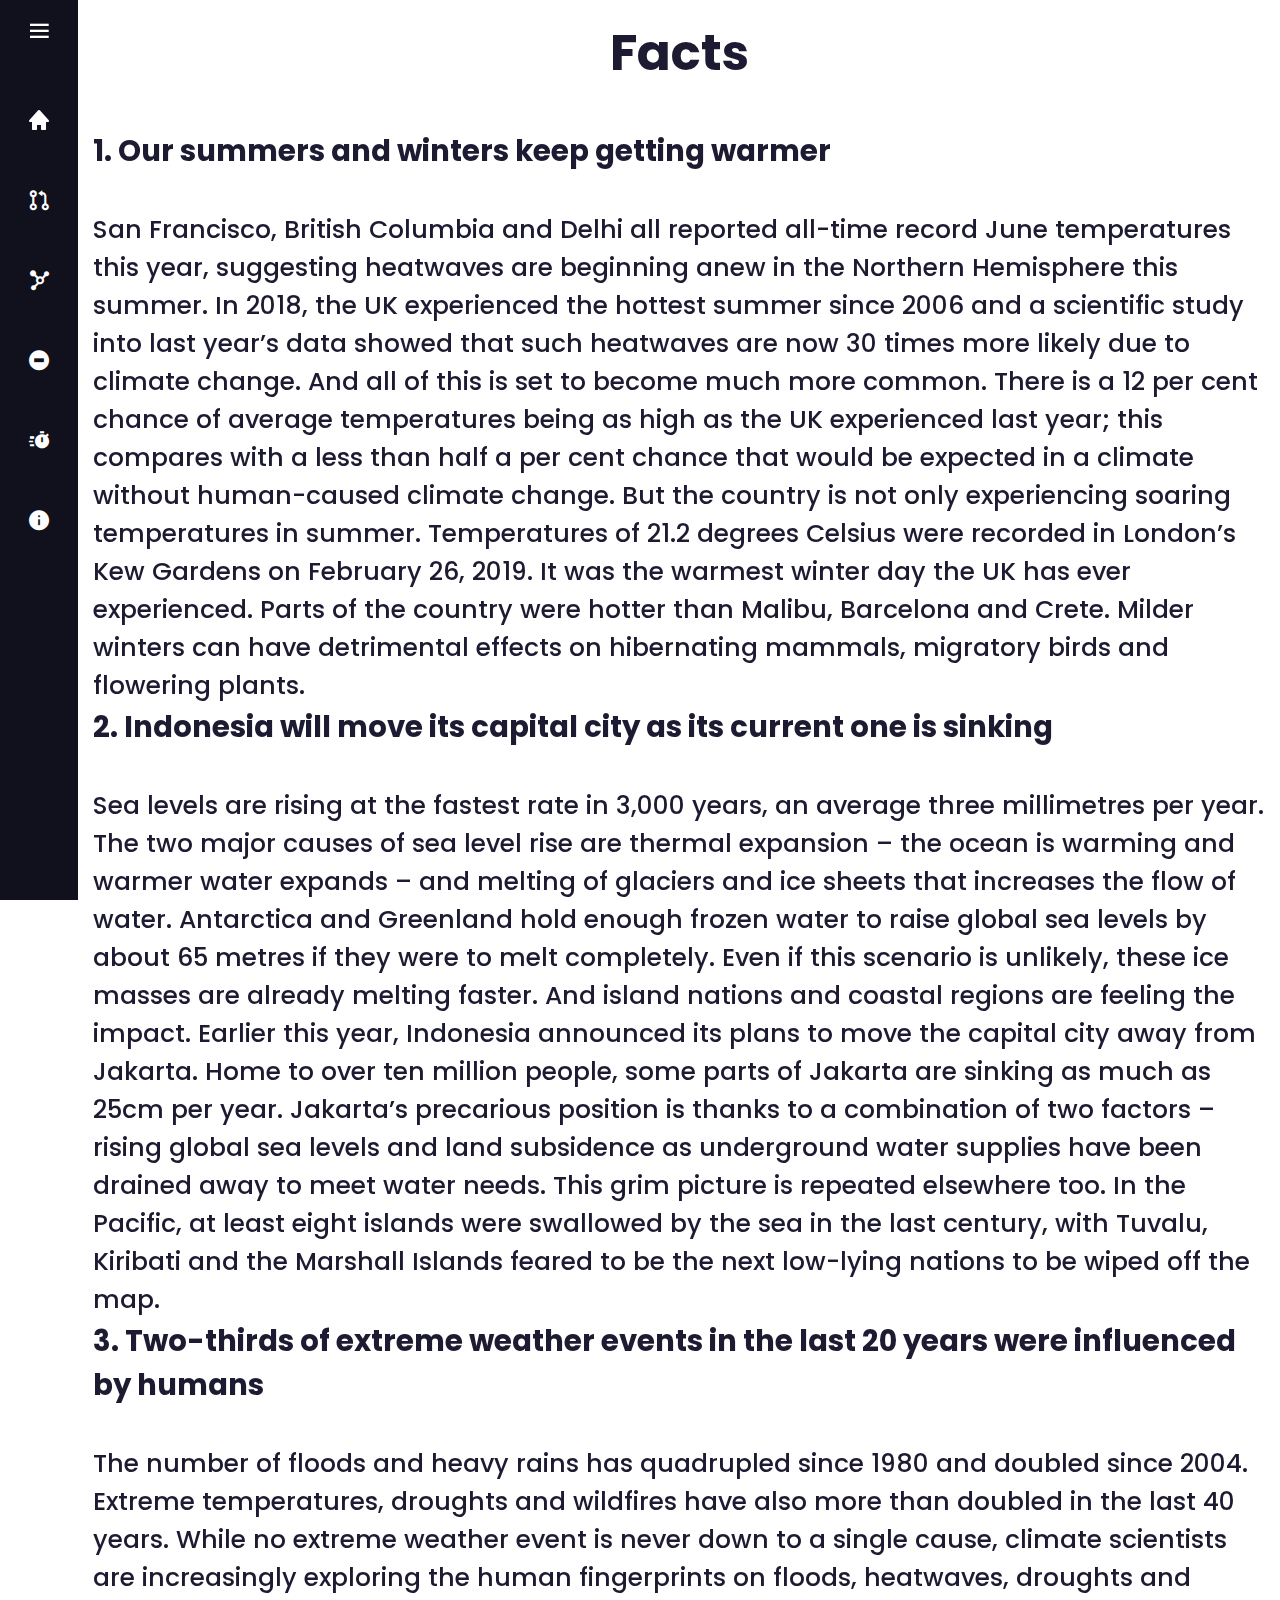
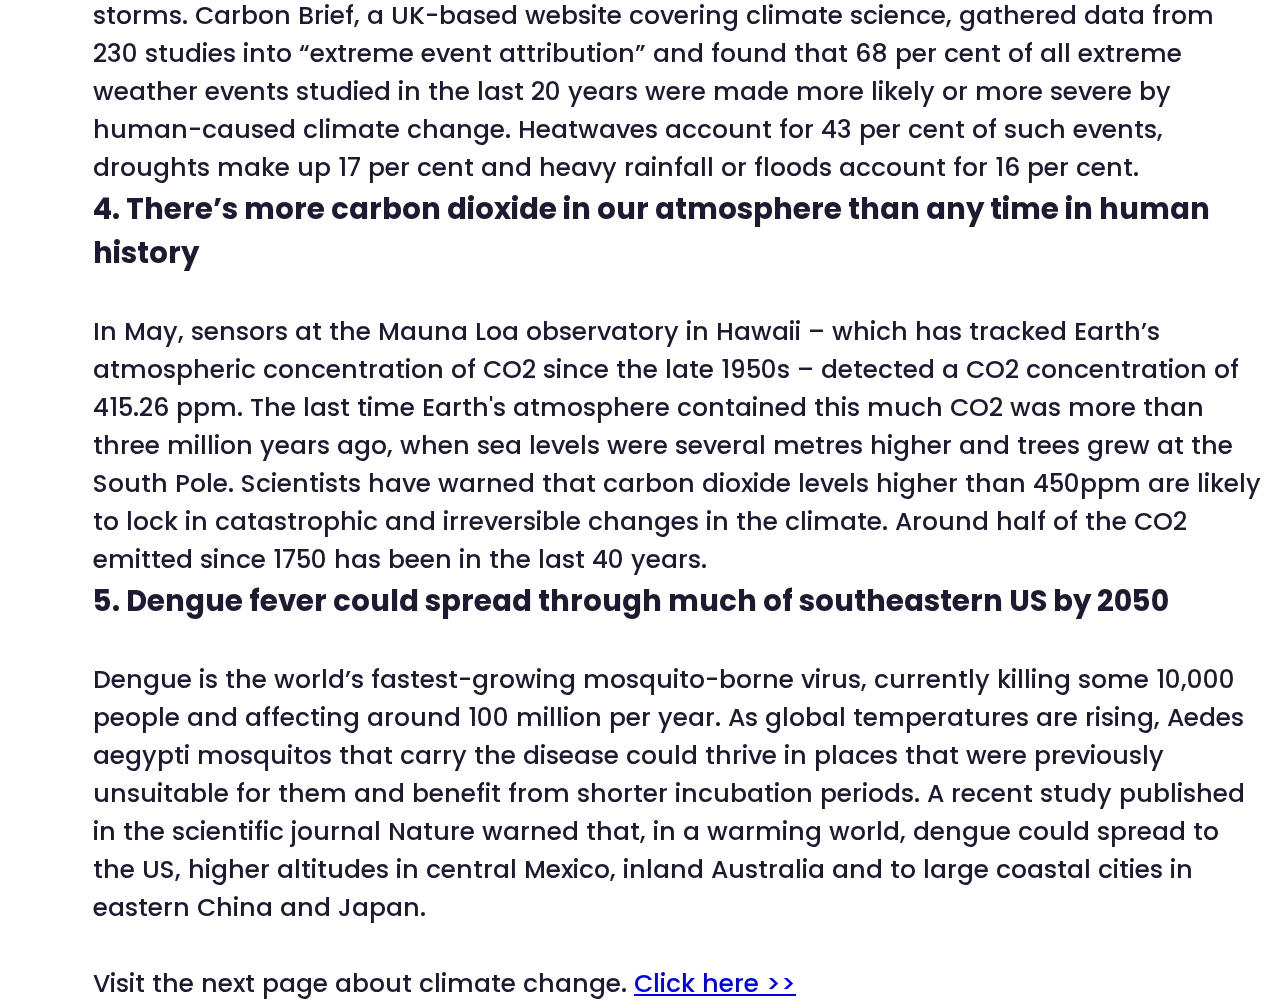
==== facts.html @ 0cc8e36e "Climate change" ====
<html lang="en" dir="ltr">
    <head>
        <meta charset="UTF-8">
        <title>TCW || The Climate Warriors</title>
        <link rel="stylesheet" href="style.css">
        <meta name="viewport" content="width=device-width, initial-scale=1.0">
        <link href='https://unpkg.com/boxicons@2.0.7/css/boxicons.min.css' rel='stylesheet'>

    </head>
    <body>
        <div class="sidebar">
            <div class="logo_content">
                <div class="logo">
                  <i class='bx bx-fingerprint'></i>
                    <div class="logo_name">The Climate Warriors</div>
                </div>
                <i class='bx bx-menu' id="btn"></i>
            </div>
            <ul class="nav_list">
              <li class="nav_item">
                <a href="main.html">
                  <i class='bx bxs-home'></i>
                  <span class="links_name">Home</span>
                </a>
               <span class="tooltip">Home</span>
              </li>

                <li class="nav_item">
                  <a href="causes.html">
                    <i class='bx bx-git-pull-request'></i>
                    <span class="links_name">Causes</span>
                  </a>
                 <span class="tooltip">Causes</span>
                </li>
                  <li class="nav_item">
                    <a href="effects.html">
                      <i class='bx bxs-network-chart'></i>
                      <span class="links_name">Effects</span>
                    </a>
                   <span class="tooltip">Effects</span>
                  </li>
                    <li class="nav_item">
                      <a href="prevention.html">
                        <i class='bx bxs-no-entry'></i>
                        <span class="links_name">Preventions</span>
                      </a>
                     <span class="tooltip">Prevention</span>
                    </li>

                      <!--<li class="nav_item">
                        <a href="#top">
                          <i class='bx bx-line-chart' ></i>
                          <span class="links_name">Statistics</span>
                        </a>
                       <span class="tooltip">Statistics</span>
                     </li>-->
                        <li class="nav_item">
                          <a href="#">
                            <i class='bx bxs-timer'></i>
                            <span class="links_name">Quiz</span>
                          </a>
                         <span class="tooltip">Quiz</span>
                        </li>

                          <li class="nav_item">
                            <a href="quiz.html">
                              <i class='bx bxs-info-circle' ></i>
                              <span class="links_name">Facts</span>
                            </a>
                           <span class="tooltip">Facts</span>
                          </li>
            </ul>
          </div>
          <div class="content">
            <div class="text">
              <h1 class="title">Facts</h1>
              <br>
              <div>
                <h3>1. Our summers and winters keep getting warmer</h3>
                <br>San Francisco, British Columbia and Delhi all reported all-time record June temperatures this year, suggesting heatwaves are beginning anew in the Northern Hemisphere this summer. In 2018, the UK experienced the hottest summer since 2006 and a scientific study into last year’s data showed that such heatwaves are now 30 times more likely due to climate change.

And all of this is set to become much more common. There is a 12 per cent chance of average temperatures being as high as the UK experienced last year; this compares with a less than half a per cent chance that would be expected in a climate without human-caused climate change.

But the country is not only experiencing soaring temperatures in summer. Temperatures of 21.2 degrees Celsius were recorded in London’s Kew Gardens on February 26, 2019. It was the warmest winter day the UK has ever experienced. Parts of the country were hotter than Malibu, Barcelona and Crete. Milder winters can have detrimental effects on hibernating mammals, migratory birds and flowering plants.<br>
                <h3>2. Indonesia will move its capital city as its current one is sinking</h3><br>
                Sea levels are rising at the fastest rate in 3,000 years, an average three millimetres per year. The two major causes of sea level rise are thermal expansion – the ocean is warming and warmer water expands – and melting of glaciers and ice sheets that increases the flow of water. Antarctica and Greenland hold enough frozen water to raise global sea levels by about 65 metres if they were to melt completely. Even if this scenario is unlikely, these ice masses are already melting faster. And island nations and coastal regions are feeling the impact.

Earlier this year, Indonesia announced its plans to move the capital city away from Jakarta. Home to over ten million people, some parts of Jakarta are sinking as much as 25cm per year. Jakarta’s precarious position is thanks to a combination of two factors – rising global sea levels and land subsidence as underground water supplies have been drained away to meet water needs.

This grim picture is repeated elsewhere too. In the Pacific, at least eight islands were swallowed by the sea in the last century, with Tuvalu, Kiribati and the Marshall Islands feared to be the next low-lying nations to be wiped off the map.<br>
                <h3>3. Two-thirds of extreme weather events in the last 20 years were influenced by humans</h3>
                <br>
                The number of floods and heavy rains has quadrupled since 1980 and doubled since 2004. Extreme temperatures, droughts and wildfires have also more than doubled in the last 40 years. While no extreme weather event is never down to a single cause, climate scientists are increasingly exploring the human fingerprints on floods, heatwaves, droughts and storms. Carbon Brief, a UK-based website covering climate science, gathered data from 230 studies into “extreme event attribution” and found that 68 per cent of all extreme weather events studied in the last 20 years were made more likely or more severe by human-caused climate change. Heatwaves account for 43 per cent of such events, droughts make up 17 per cent and heavy rainfall or floods account for 16 per cent.
                <br>
                <h3>4. There’s more carbon dioxide in our atmosphere than any time in human history</h3>
                <br>
                In May, sensors at the Mauna Loa observatory in Hawaii – which has tracked Earth’s atmospheric concentration of CO2 since the late 1950s – detected a CO2 concentration of 415.26 ppm. The last time Earth's atmosphere contained this much CO2 was more than three million years ago, when sea levels were several metres higher and trees grew at the South Pole. Scientists have warned that carbon dioxide levels higher than 450ppm are likely to lock in catastrophic and irreversible changes in the climate. Around half of the CO2 emitted since 1750 has been in the last 40 years.<br>
                <h3>5. Dengue fever could spread through much of southeastern US by 2050</h3>
                <br>
                Dengue is the world’s fastest-growing mosquito-borne virus, currently killing some 10,000 people and affecting around 100 million per year. As global temperatures are rising, Aedes aegypti mosquitos that carry the disease could thrive in places that were previously unsuitable for them and benefit from shorter incubation periods. A recent study published in the scientific journal Nature warned that, in a warming world, dengue could spread to the US, higher altitudes in central Mexico, inland Australia and to large coastal cities in eastern China and Japan.
              </div>
              <br>
              <p class="contexts"> Visit the next page about climate change. <a href="prevention.html"> Click here >> </a></p>
            </div>
         </div>
         <script src="script.js"></script>
    </body>
</html>
---- style.css ----
@import url('https://fonts.googleapis.com/css2?family=Poppins:wght@200;300;400;500;600;700&display=swap');
*{
  margin:0;
  padding: 0;
  box-sizing: border-box;
  font-family: "Poppins", sans-serif;
}
body{
  position: relative;
  min-height: 100vh;
  width:100%;
  /* overflow: hidden; */
}
.sidebar{
  position: fixed;
  top:0;
  left: 0;
  height: 100%;
  width: 78px;
  background: #11101d;
  padding: 6px 14px;
  transition: all 0.8s ease
}
.sidebar.active{
  width: 320px;
}
.sidebar .logo_content .logo{
  color: #fff;
  display: flex;
  align-items: center;
  height: 50px;
  width: 100%;
  opacity: 0;
  pointer-events: none;
}
.sidebar.active .logo_content .logo{
  opacity: 1;
  pointer-events: none;
}
.logo_content .logo i{
  font-size: 32px;
  margin-right: 5px;
}
.logo_content .logo .logo_name{
  font-size: 20px;
  font-weight: 400;
}
.sidebar #btn{
  position: absolute;
  left: 50%;
  top: 6px;
  color: #fff;
  font-size: 28px;
  height: 50px;
  width: 50px;
  text-align: center;
  line-height: 50px;
  transform: translateX(-50%);
}
.sidebar.active #btn{
  left: 90%;
}
.sidebar ul{
  margin-top: 20px;
}
.sidebar ul li{
  position: relative;
  height: 50px;
  width: 100%;
  margin: 5px 0;
  line-height: 50px;
  list-style: none;
}
.sidebar ul li a{
  color: #fff;
  display: flex;
  align-items: center;
  text-decoration: none;
  transition: all 0.4 ease;
  border-radius: 12px;
  font-size: 24px;
  padding-top: 10px;
  padding-bottom: 10px;
  margin-top: 30px;
  white-space: nowrap;
}
.sidebar ul li a:hover{
  color: #11101d;
  background-color: #fff;
}
.sidebar ul li a i{
  height: 50px;
  min-width: 50px;
  border-radius: 12px;
  line-height: 50px;
  text-align: center;
}
.sidebar .links_name{
  opacity: 0;
  pointer-events: none;
}
.sidebar.active .links_name{
  opacity: 1;
  pointer-events: auto;
}
.sidebar ul li .tooltip{
  position: absolute;
  top: 0;
  left: 125px;
  transform: translate(-50%, -50%);
  height: 35px;
  min-width: 120px;
  font-size: 20px;
  line-height: 35px;
  text-align: center;
  border-radius: 6px;
  border-color: #11101d;
  background: #fff;
  opacity: 0;
  pointer-events: none;
  transition: 0s;
  display: none;
  box-shadow: 0px 15px 10px rgba(0, 0, 0, 0.2);
  display: block;
  transition: 0s;
}
.sidebar.active ul li .tooltip{
  display: none;
}
.sidebar ul li:hover .tooltip{
  transition: all 0.5s ease;
  opacity: 1;
  top: 50%;
}
.content{
  position: absolute;
  height: 100%;
  width: calc(100% - 78px);
  left: 78px;
  transition: all 0.8s ease
}
.content.active{
  left: 320px;
  width: calc(100% - 320px);
}
.content .text{
  font-size: 25px;
  font-weight: 500;
  color: #1d1b31;
  margin: 15px;
}
.title{
  text-align: center;

}
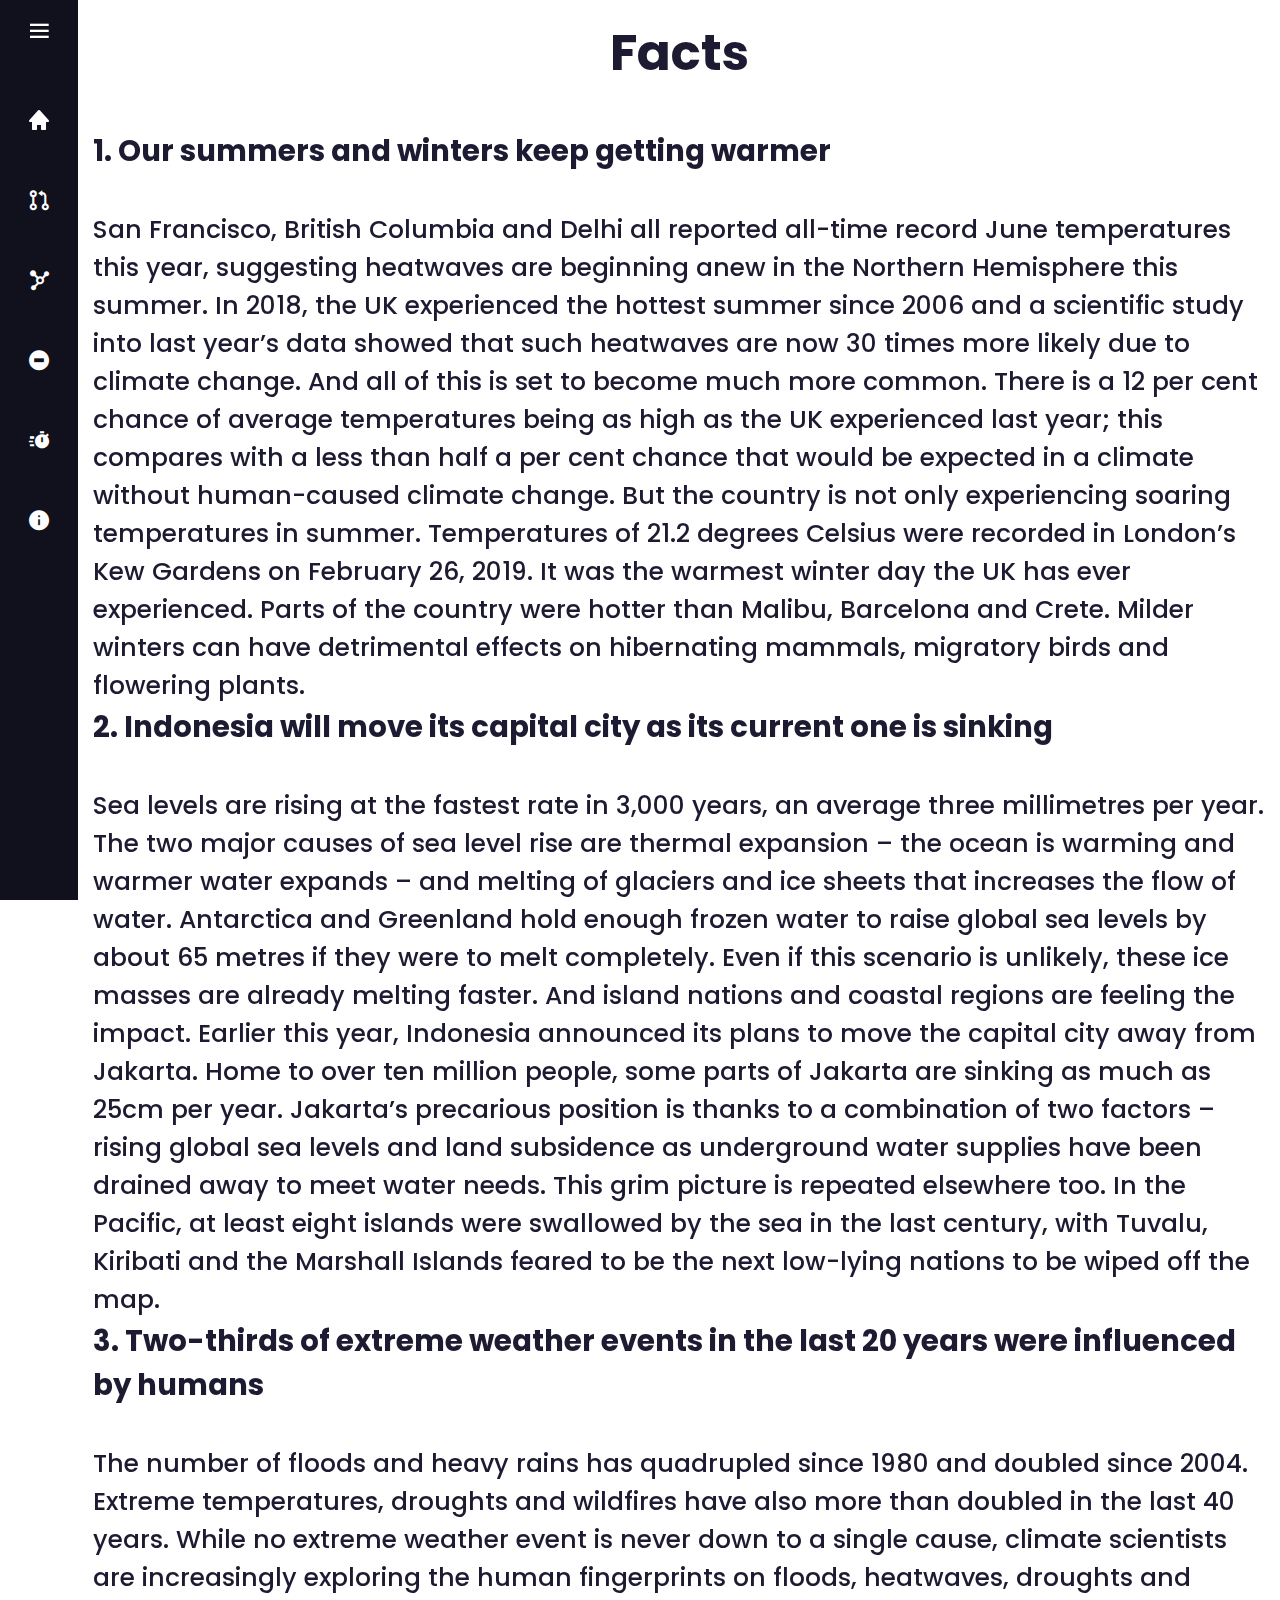
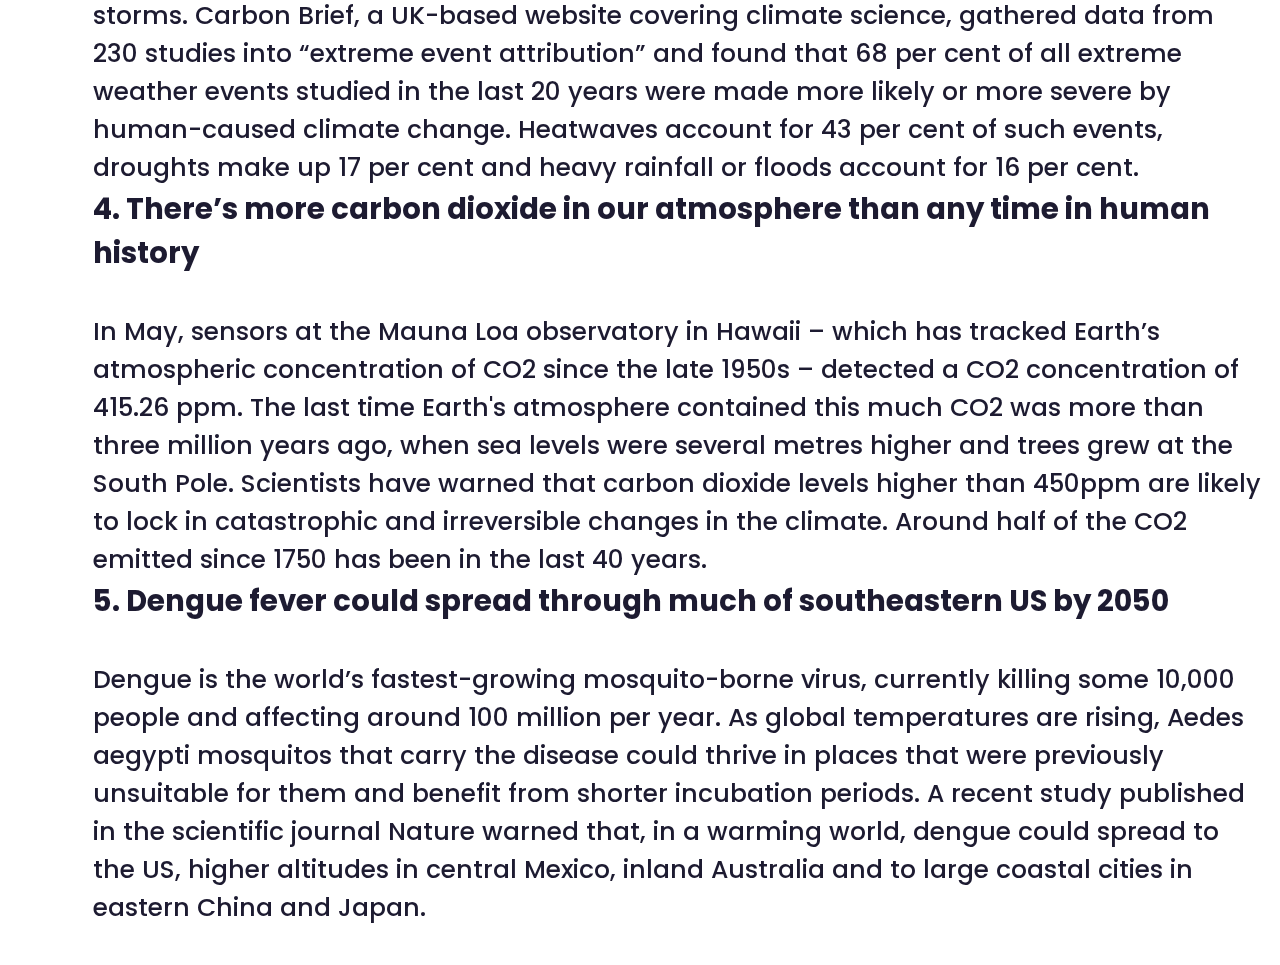
==== commit 13b96219: "Climate change" ====
--- a/facts.html
+++ b/facts.html
@@ -100,7 +100,7 @@
                 Dengue is the world’s fastest-growing mosquito-borne virus, currently killing some 10,000 people and affecting around 100 million per year. As global temperatures are rising, Aedes aegypti mosquitos that carry the disease could thrive in places that were previously unsuitable for them and benefit from shorter incubation periods. A recent study published in the scientific journal Nature warned that, in a warming world, dengue could spread to the US, higher altitudes in central Mexico, inland Australia and to large coastal cities in eastern China and Japan.
               </div>
               <br>
-              <p class="contexts"> Visit the next page about climate change. <a href="prevention.html"> Click here >> </a></p>
+            
             </div>
          </div>
          <script src="script.js"></script>
--- a/style.css
+++ b/style.css
@@ -129,7 +129,7 @@
 }
 .sidebar ul li:hover .tooltip{
   transition: all 0.5s ease;
-  opacity: 1;
+  opacity: 0;
   top: 50%;
 }
 .content{
